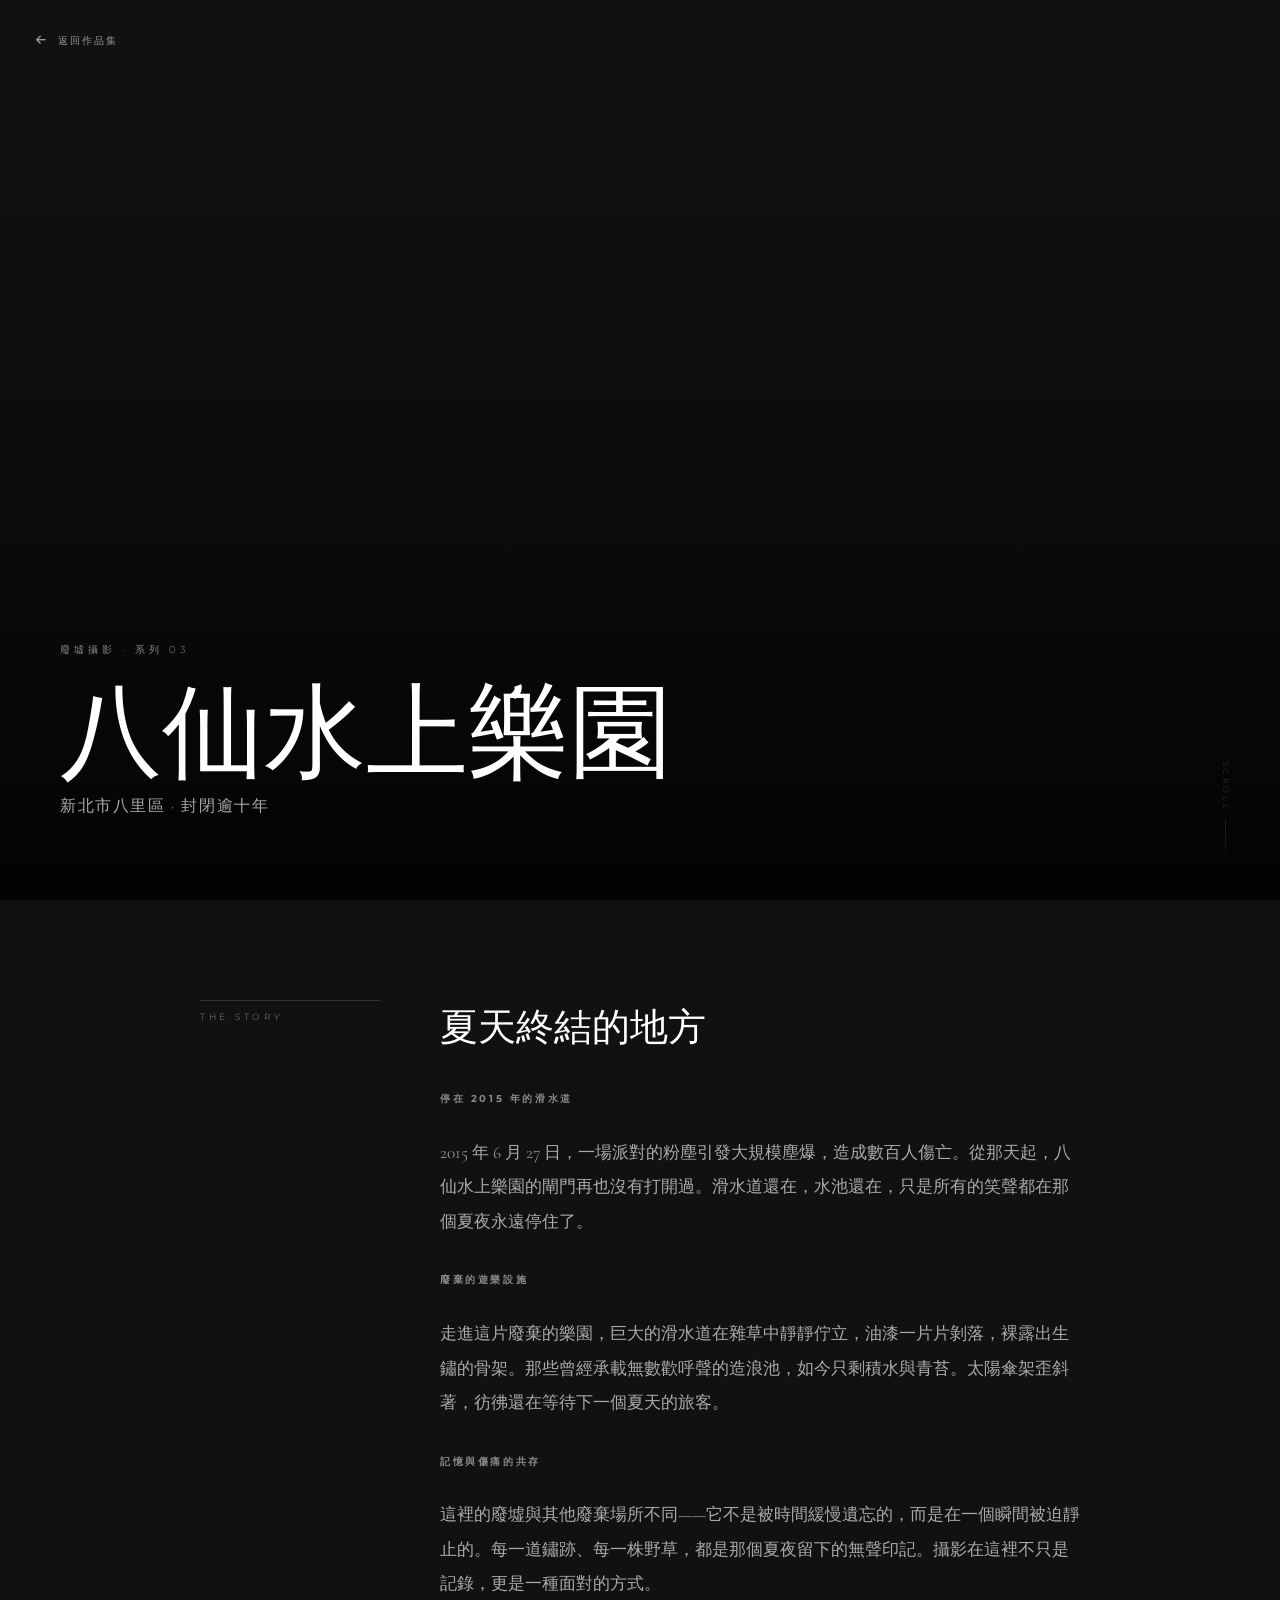
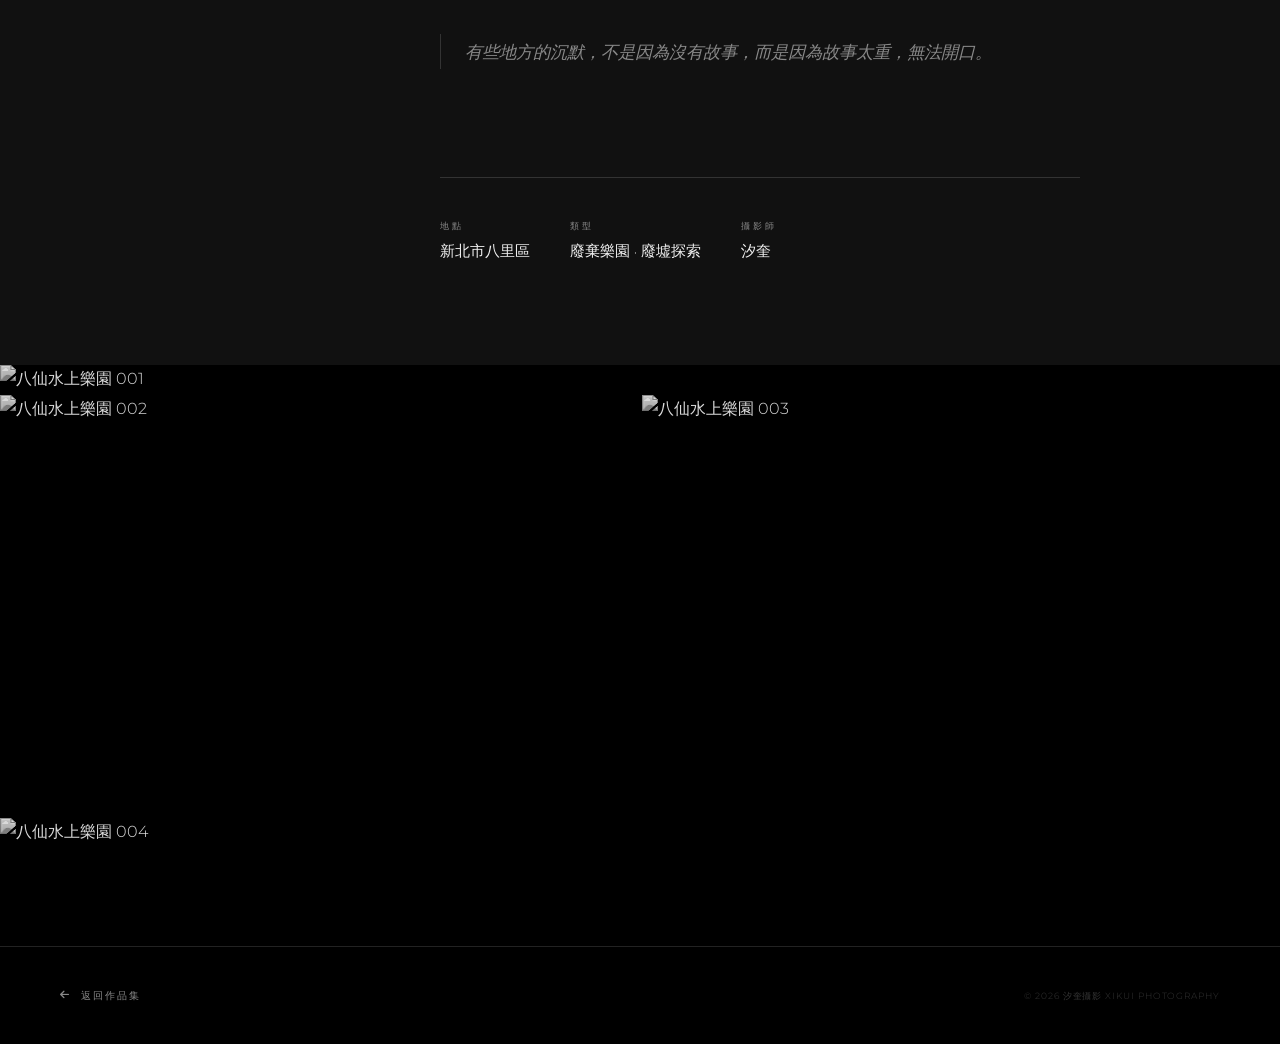
==== works/ba-xian.html @ 30cfa26e "feat: add work 03 Ba-Xian water park, set as large portfolio card" ====
<!DOCTYPE html>
<html lang="zh-TW">
<head>
  <meta charset="UTF-8" />
  <meta name="viewport" content="width=device-width, initial-scale=1.0" />
  <title>八仙水上樂園 — 汐奎攝影</title>
  <link rel="preconnect" href="https://fonts.googleapis.com" />
  <link rel="preconnect" href="https://fonts.gstatic.com" crossorigin />
  <link href="https://fonts.googleapis.com/css2?family=Playfair+Display:ital,wght@0,400;0,500;0,700;1,400&family=Montserrat:wght@200;300;400;500&family=Cormorant+Garamond:ital,wght@0,300;0,400;1,300;1,400&display=swap" rel="stylesheet" />
  <link rel="stylesheet" href="https://cdnjs.cloudflare.com/ajax/libs/font-awesome/6.5.0/css/all.min.css" />
  <link rel="stylesheet" href="work.css" />
</head>
<body>

  <!-- BACK -->
  <a href="../index.html#portfolio" class="back-btn">
    <i class="fa-solid fa-arrow-left"></i>
    <span>返回作品集</span>
  </a>

  <!-- HERO IMAGE -->
  <section class="work-hero">
    <div class="work-hero-img" style="background-image:url('../八仙樂園作品03/001.png')"></div>
    <div class="work-hero-overlay"></div>
    <div class="work-hero-content">
      <p class="work-series">廢墟攝影 · 系列 03</p>
      <h1 class="work-title">八仙水上樂園</h1>
      <p class="work-subtitle">新北市八里區 · 封閉逾十年</p>
    </div>
    <div class="work-scroll-hint">
      <span>SCROLL</span>
      <div class="work-scroll-line"></div>
    </div>
  </section>

  <!-- STORY -->
  <section class="work-story">
    <div class="work-story-inner">
      <div class="work-story-label">
        <span>THE STORY</span>
      </div>
      <div class="work-story-text">
        <h2 class="story-title">夏天終結的地方</h2>

        <h3 class="story-sub">停在 2015 年的滑水道</h3>
        <p>2015 年 6 月 27 日，一場派對的粉塵引發大規模塵爆，造成數百人傷亡。從那天起，八仙水上樂園的閘門再也沒有打開過。滑水道還在，水池還在，只是所有的笑聲都在那個夏夜永遠停住了。</p>

        <h3 class="story-sub">廢棄的遊樂設施</h3>
        <p>走進這片廢棄的樂園，巨大的滑水道在雜草中靜靜佇立，油漆一片片剝落，裸露出生鏽的骨架。那些曾經承載無數歡呼聲的造浪池，如今只剩積水與青苔。太陽傘架歪斜著，彷彿還在等待下一個夏天的旅客。</p>

        <h3 class="story-sub">記憶與傷痛的共存</h3>
        <p>這裡的廢墟與其他廢棄場所不同——它不是被時間緩慢遺忘的，而是在一個瞬間被迫靜止的。每一道鏽跡、每一株野草，都是那個夏夜留下的無聲印記。攝影在這裡不只是記錄，更是一種面對的方式。</p>

        <p class="story-closing">有些地方的沉默，不是因為沒有故事，而是因為故事太重，無法開口。</p>
      </div>
      <div class="work-meta">
        <div class="meta-item">
          <span class="meta-label">地點</span>
          <span class="meta-val">新北市八里區</span>
        </div>
        <div class="meta-item">
          <span class="meta-label">類型</span>
          <span class="meta-val">廢棄樂園 · 廢墟探索</span>
        </div>
        <div class="meta-item">
          <span class="meta-label">攝影師</span>
          <span class="meta-val">汐奎</span>
        </div>
      </div>
    </div>
  </section>

  <!-- GALLERY -->
  <section class="work-gallery">
    <div class="gallery-grid">
      <div class="gallery-item full">
        <img src="../八仙樂園作品03/001.png" alt="八仙水上樂園 001" loading="lazy" />
      </div>
      <div class="gallery-item">
        <img src="../八仙樂園作品03/002.png" alt="八仙水上樂園 002" loading="lazy" />
      </div>
      <div class="gallery-item">
        <img src="../八仙樂園作品03/003.png" alt="八仙水上樂園 003" loading="lazy" />
      </div>
      <div class="gallery-item full">
        <img src="../八仙樂園作品03/004.png" alt="八仙水上樂園 004" loading="lazy" />
      </div>
    </div>
  </section>

  <!-- LIGHTBOX -->
  <div class="lightbox" id="lightbox">
    <button class="lb-close" id="lbClose"><i class="fa-solid fa-xmark"></i></button>
    <button class="lb-prev" id="lbPrev"><i class="fa-solid fa-chevron-left"></i></button>
    <button class="lb-next" id="lbNext"><i class="fa-solid fa-chevron-right"></i></button>
    <div class="lb-img-wrap">
      <img src="" alt="" id="lbImg" />
    </div>
    <div class="lb-counter" id="lbCounter">1 / 4</div>
  </div>

  <!-- FOOTER MINI -->
  <footer class="work-footer">
    <a href="../index.html#portfolio" class="back-btn-footer">
      <i class="fa-solid fa-arrow-left"></i> 返回作品集
    </a>
    <p class="work-footer-copy">&copy; 2026 汐奎攝影 XIKUI PHOTOGRAPHY</p>
  </footer>

  <script src="work.js"></script>
</body>
</html>
---- works/work.css ----
/* 汐奎攝影 — Work Detail Page Styles */
*,*::before,*::after{margin:0;padding:0;box-sizing:border-box}
:root{
  --black:#000;--dark-1:#111;--dark-2:#1a1a1a;--dark-3:#222;
  --gray-dark:#333;--gray-mid:#555;--gray:#888;--gray-light:#aaa;
  --white-soft:#f0f0f0;--white:#fff;
  --font-serif:'Playfair Display',Georgia,serif;
  --font-sans:'Montserrat',Arial,sans-serif;
  --font-light:'Cormorant Garamond',Georgia,serif;
  --tr:0.4s cubic-bezier(0.25,0.46,0.45,0.94);
}
html{scroll-behavior:smooth}
body{background:var(--dark-1);color:var(--white);font-family:var(--font-sans);font-weight:300;line-height:1.7;overflow-x:hidden}
img{max-width:100%;display:block}
a{text-decoration:none;color:inherit}
::selection{background:var(--white);color:var(--black)}
::-webkit-scrollbar{width:4px}
::-webkit-scrollbar-track{background:var(--black)}
::-webkit-scrollbar-thumb{background:var(--gray-mid);border-radius:2px}

/* BACK BUTTON */
.back-btn{
  position:fixed;top:32px;left:36px;z-index:100;
  display:inline-flex;align-items:center;gap:10px;
  font-family:var(--font-sans);font-size:.65rem;letter-spacing:.2em;
  text-transform:uppercase;color:var(--gray-light);
  transition:color var(--tr);
  mix-blend-mode:difference;
}
.back-btn:hover{color:var(--white)}
.back-btn i{font-size:.7rem}

/* HERO */
.work-hero{
  position:relative;height:100vh;min-height:600px;
  display:flex;align-items:flex-end;
  overflow:hidden;
}
.work-hero-img{
  position:absolute;inset:0;
  background-size:cover;background-position:center;
  filter:grayscale(100%) brightness(0.55);
  transform:scale(1.04);
  transition:transform 6s ease;
}
.work-hero:hover .work-hero-img{transform:scale(1)}
.work-hero-overlay{
  position:absolute;inset:0;
  background:linear-gradient(to top,rgba(0,0,0,.85) 0%,rgba(0,0,0,.15) 60%,transparent 100%);
}
.work-hero-content{
  position:relative;z-index:2;
  padding:0 60px 80px;
  max-width:800px;
}
.work-series{
  font-family:var(--font-sans);font-size:.6rem;letter-spacing:.4em;
  color:var(--gray);text-transform:uppercase;margin-bottom:16px;
}
.work-title{
  font-family:var(--font-serif);
  font-size:clamp(3rem,8vw,7rem);
  font-weight:400;line-height:1;
  color:var(--white);margin-bottom:16px;
}
.work-subtitle{
  font-family:var(--font-light);font-size:1rem;
  color:var(--gray-light);letter-spacing:.1em;
}
.work-scroll-hint{
  position:absolute;bottom:32px;right:48px;z-index:2;
  display:flex;flex-direction:column;align-items:center;gap:8px;opacity:.4;
}
.work-scroll-hint span{
  font-family:var(--font-sans);font-size:.5rem;letter-spacing:.35em;color:var(--gray);
  text-transform:uppercase;writing-mode:vertical-lr;
}
.work-scroll-line{
  width:1px;height:48px;
  background:linear-gradient(to bottom,var(--gray-mid),transparent);
  animation:scrollPulse 1.8s ease-in-out infinite;
}
@keyframes scrollPulse{0%,100%{opacity:.3;transform:scaleY(1)}50%{opacity:1;transform:scaleY(1.15)}}

/* STORY */
.work-story{
  padding:100px 60px;
  max-width:1000px;margin:0 auto;
}
.work-story-inner{
  display:grid;grid-template-columns:180px 1fr;gap:60px;
  align-items:start;
}
.work-story-label{
  padding-top:8px;
  display:flex;flex-direction:column;gap:16px;
  border-top:1px solid var(--gray-dark);
}
.work-story-label span{
  font-family:var(--font-sans);font-size:.58rem;letter-spacing:.4em;
  color:var(--gray);text-transform:uppercase;
}
.work-story-text{display:flex;flex-direction:column;gap:24px}
.story-title{
  font-family:var(--font-serif);font-size:clamp(1.6rem,3vw,2.4rem);
  font-weight:400;color:var(--white);line-height:1.3;margin-bottom:8px;
}
.work-story-text p{
  font-family:var(--font-light);font-size:1.08rem;
  color:var(--gray-light);line-height:2;
}
.story-sub{font-family:var(--font-sans);font-size:.65rem;letter-spacing:.25em;text-transform:uppercase;color:var(--gray);margin-top:8px;margin-bottom:4px}
.story-list{list-style:none;display:flex;flex-direction:column;gap:14px;padding-left:0}
.story-list li{font-family:var(--font-light);font-size:1.05rem;color:var(--gray-light);line-height:1.8;padding-left:20px;border-left:1px solid var(--gray-dark)}
.story-list li span{display:block;font-family:var(--font-sans);font-size:.62rem;letter-spacing:.2em;text-transform:uppercase;color:var(--gray);margin-bottom:4px}
.story-closing{
  font-family:var(--font-serif) !important;
  font-style:italic;
  color:var(--gray) !important;
  border-left:1px solid var(--gray-dark);
  padding-left:24px;
  margin-top:8px;
}
.work-meta{
  margin-top:48px;padding-top:40px;
  border-top:1px solid var(--gray-dark);
  display:flex;gap:40px;flex-wrap:wrap;
  grid-column:2;
}
.meta-item{display:flex;flex-direction:column;gap:6px}
.meta-label{
  font-family:var(--font-sans);font-size:.58rem;
  letter-spacing:.3em;color:var(--gray);text-transform:uppercase;
}
.meta-val{
  font-family:var(--font-light);font-size:.95rem;color:var(--white-soft);
}

/* GALLERY */
.work-gallery{padding:0 0 100px;background:var(--black)}
.gallery-grid{
  display:grid;
  grid-template-columns:1fr 1fr;
  gap:3px;
}
.gallery-item{overflow:hidden;cursor:zoom-in;position:relative}
.gallery-item.full{grid-column:span 2}
.gallery-item img{
  width:100%;height:100%;object-fit:cover;
  filter:grayscale(100%) brightness(0.85);
  transition:filter 0.6s ease,transform 0.6s ease;
  display:block;
}
.gallery-item:hover img{
  filter:grayscale(80%) brightness(1);
  transform:scale(1.03);
}
.gallery-item.full img{max-height:75vh}
.gallery-item:not(.full) img{height:420px}

/* LIGHTBOX */
.lightbox{
  position:fixed;inset:0;z-index:9999;
  background:rgba(0,0,0,.97);
  display:flex;align-items:center;justify-content:center;
  opacity:0;pointer-events:none;
  transition:opacity 0.4s ease;
}
.lightbox.active{opacity:1;pointer-events:all}
.lb-img-wrap{
  max-width:90vw;max-height:88vh;
  display:flex;align-items:center;justify-content:center;
}
.lb-img-wrap img{
  max-width:90vw;max-height:85vh;
  object-fit:contain;
  filter:grayscale(100%);
  transition:opacity 0.3s ease;
}
.lb-close,.lb-prev,.lb-next{
  position:fixed;background:none;border:none;
  color:var(--gray);cursor:pointer;
  transition:color var(--tr);font-size:1rem;
  padding:12px;
}
.lb-close:hover,.lb-prev:hover,.lb-next:hover{color:var(--white)}
.lb-close{top:28px;right:36px;font-size:1.2rem}
.lb-prev{left:28px;top:50%;transform:translateY(-50%)}
.lb-next{right:28px;top:50%;transform:translateY(-50%)}
.lb-counter{
  position:fixed;bottom:28px;left:50%;transform:translateX(-50%);
  font-family:var(--font-sans);font-size:.6rem;letter-spacing:.3em;color:var(--gray);
}

/* FOOTER */
.work-footer{
  padding:40px 60px;background:var(--black);
  border-top:1px solid var(--dark-3);
  display:flex;align-items:center;justify-content:space-between;
}
.back-btn-footer{
  display:inline-flex;align-items:center;gap:10px;
  font-family:var(--font-sans);font-size:.65rem;letter-spacing:.2em;
  text-transform:uppercase;color:var(--gray);
  transition:color var(--tr);
}
.back-btn-footer:hover{color:var(--white)}
.work-footer-copy{
  font-family:var(--font-sans);font-size:.58rem;
  letter-spacing:.1em;color:var(--gray-dark);
}

/* RESPONSIVE */
@media(max-width:768px){
  .work-hero-content{padding:0 28px 60px}
  .work-story{padding:70px 28px}
  .work-story-inner{grid-template-columns:1fr;gap:40px}
  .work-meta{grid-column:1}
  .gallery-item:not(.full) img{height:260px}
  .work-footer{flex-direction:column;gap:16px;text-align:center;padding:32px 24px}
  .back-btn{top:20px;left:20px}
  .lb-prev{left:12px}
  .lb-next{right:12px}
}
@media(max-width:480px){
  .gallery-grid{grid-template-columns:1fr}
  .gallery-item.full{grid-column:span 1}
  .gallery-item:not(.full) img{height:220px}
  .work-title{font-size:3rem}
}
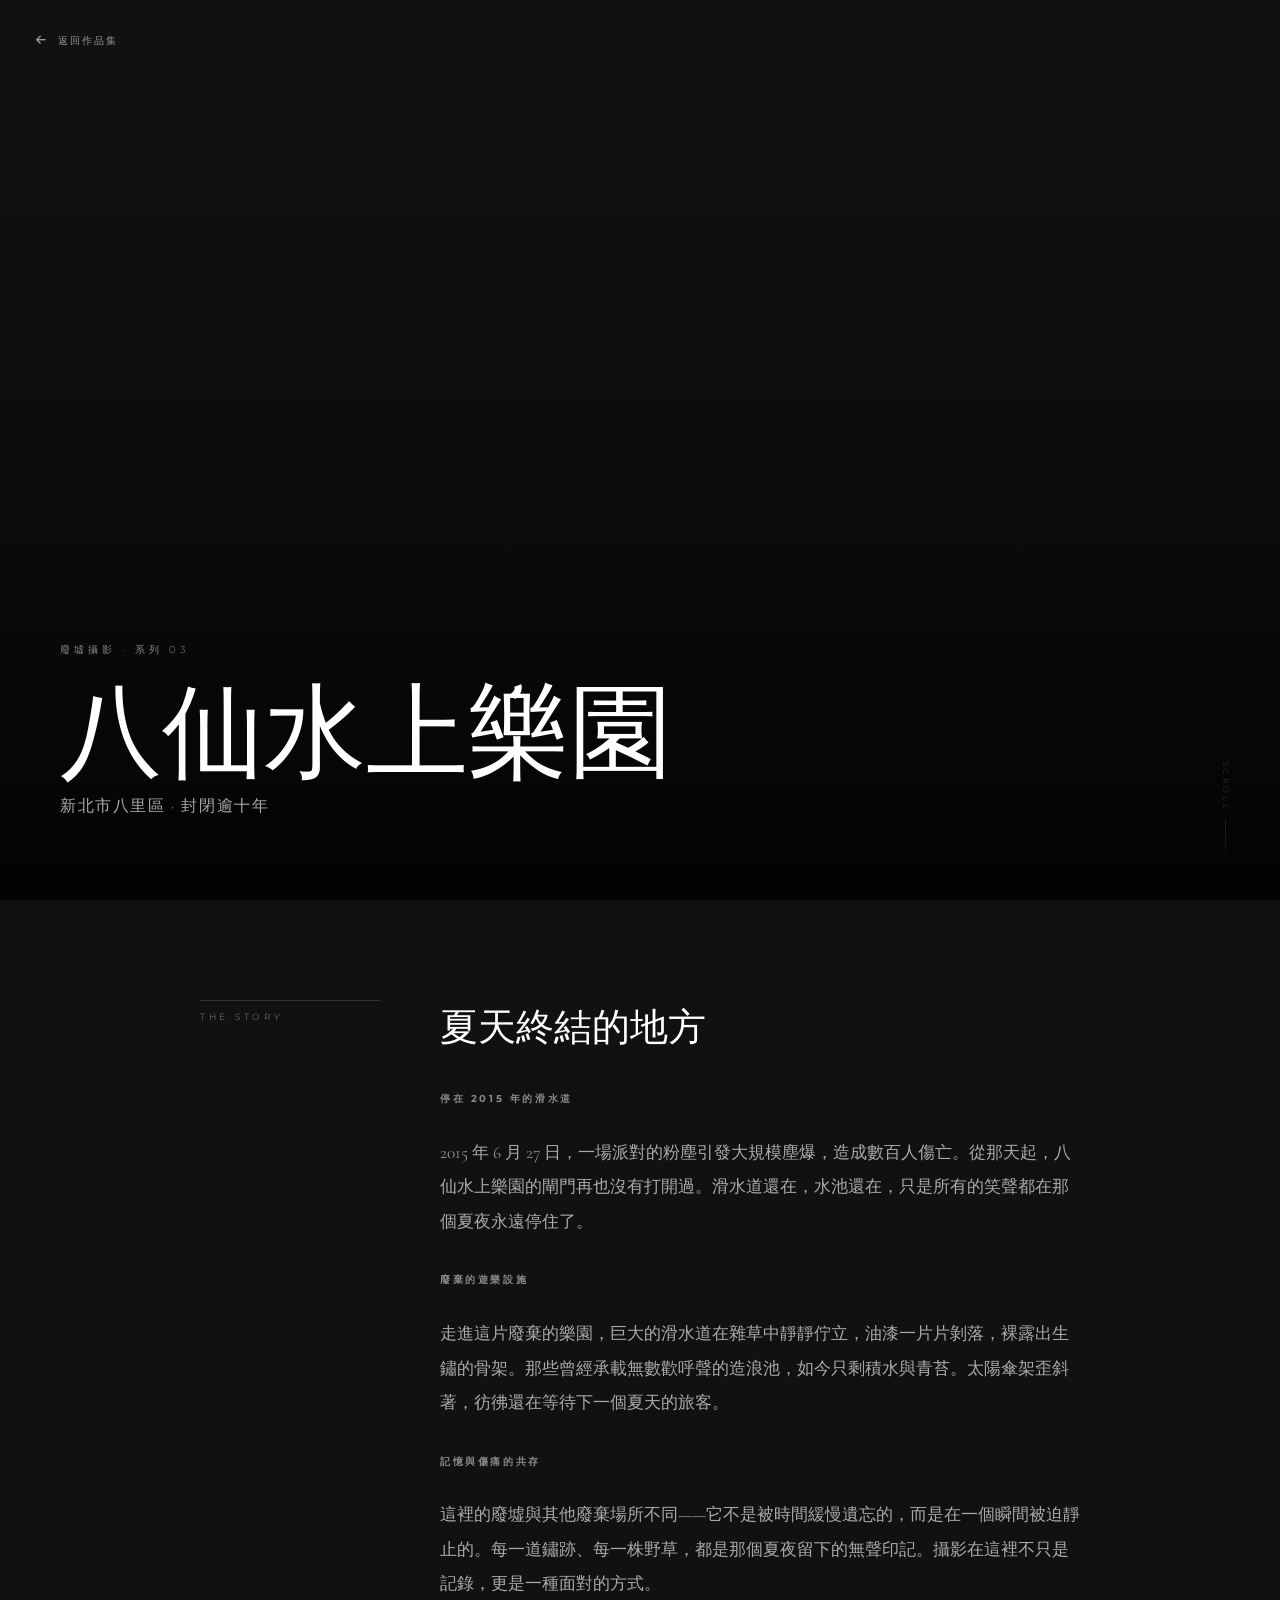
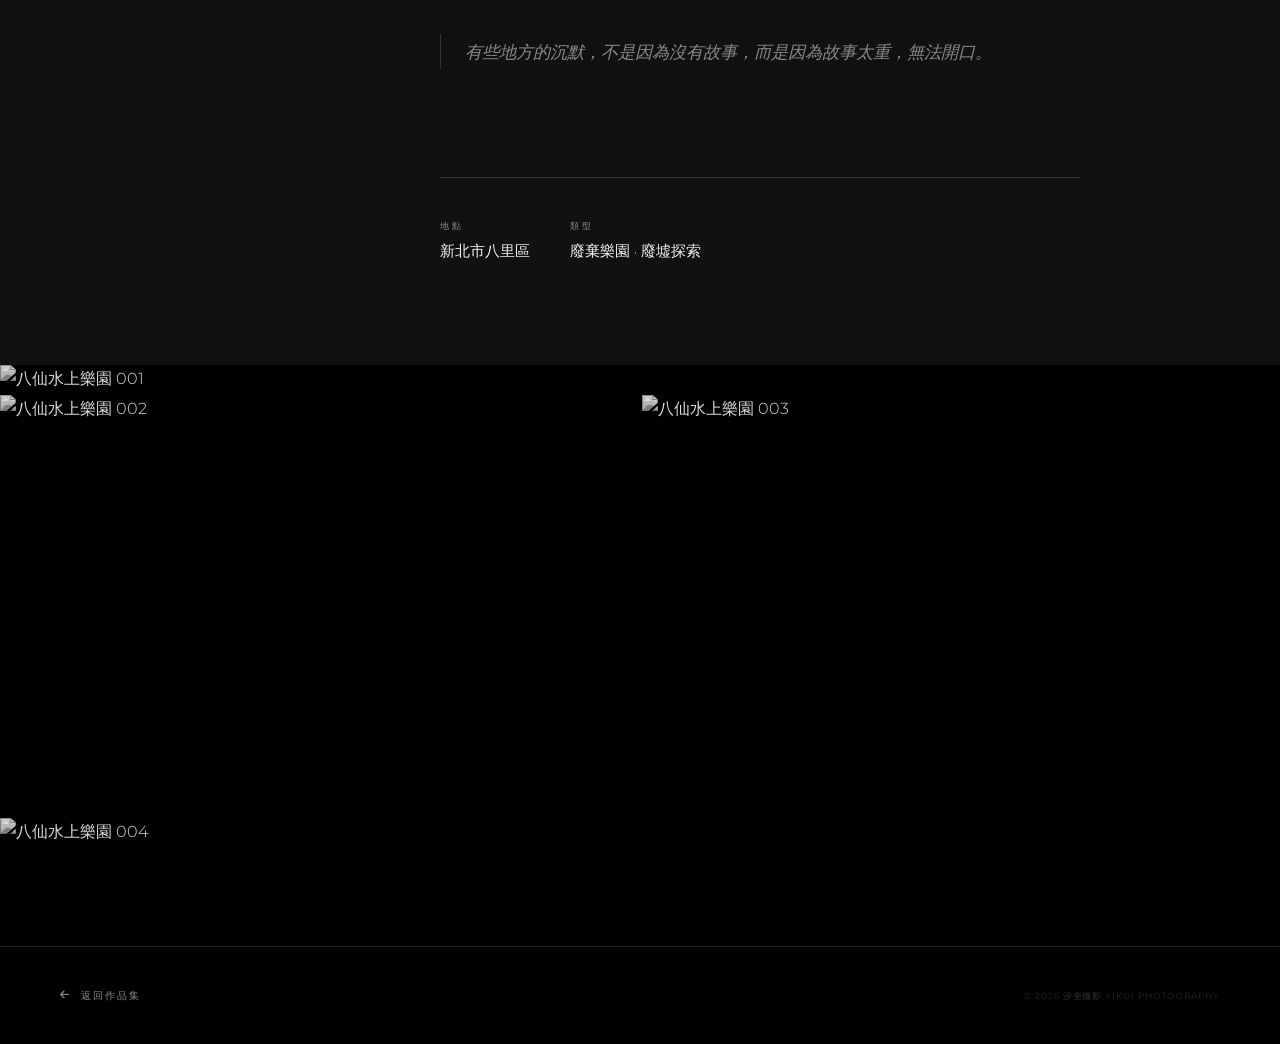
==== commit 67c09a2f: "fix: remove photographer field from all work pages" ====
--- a/works/ba-xian.html
+++ b/works/ba-xian.html
@@ -62,10 +62,6 @@
           <span class="meta-label">類型</span>
           <span class="meta-val">廢棄樂園 · 廢墟探索</span>
         </div>
-        <div class="meta-item">
-          <span class="meta-label">攝影師</span>
-          <span class="meta-val">汐奎</span>
-        </div>
       </div>
     </div>
   </section>
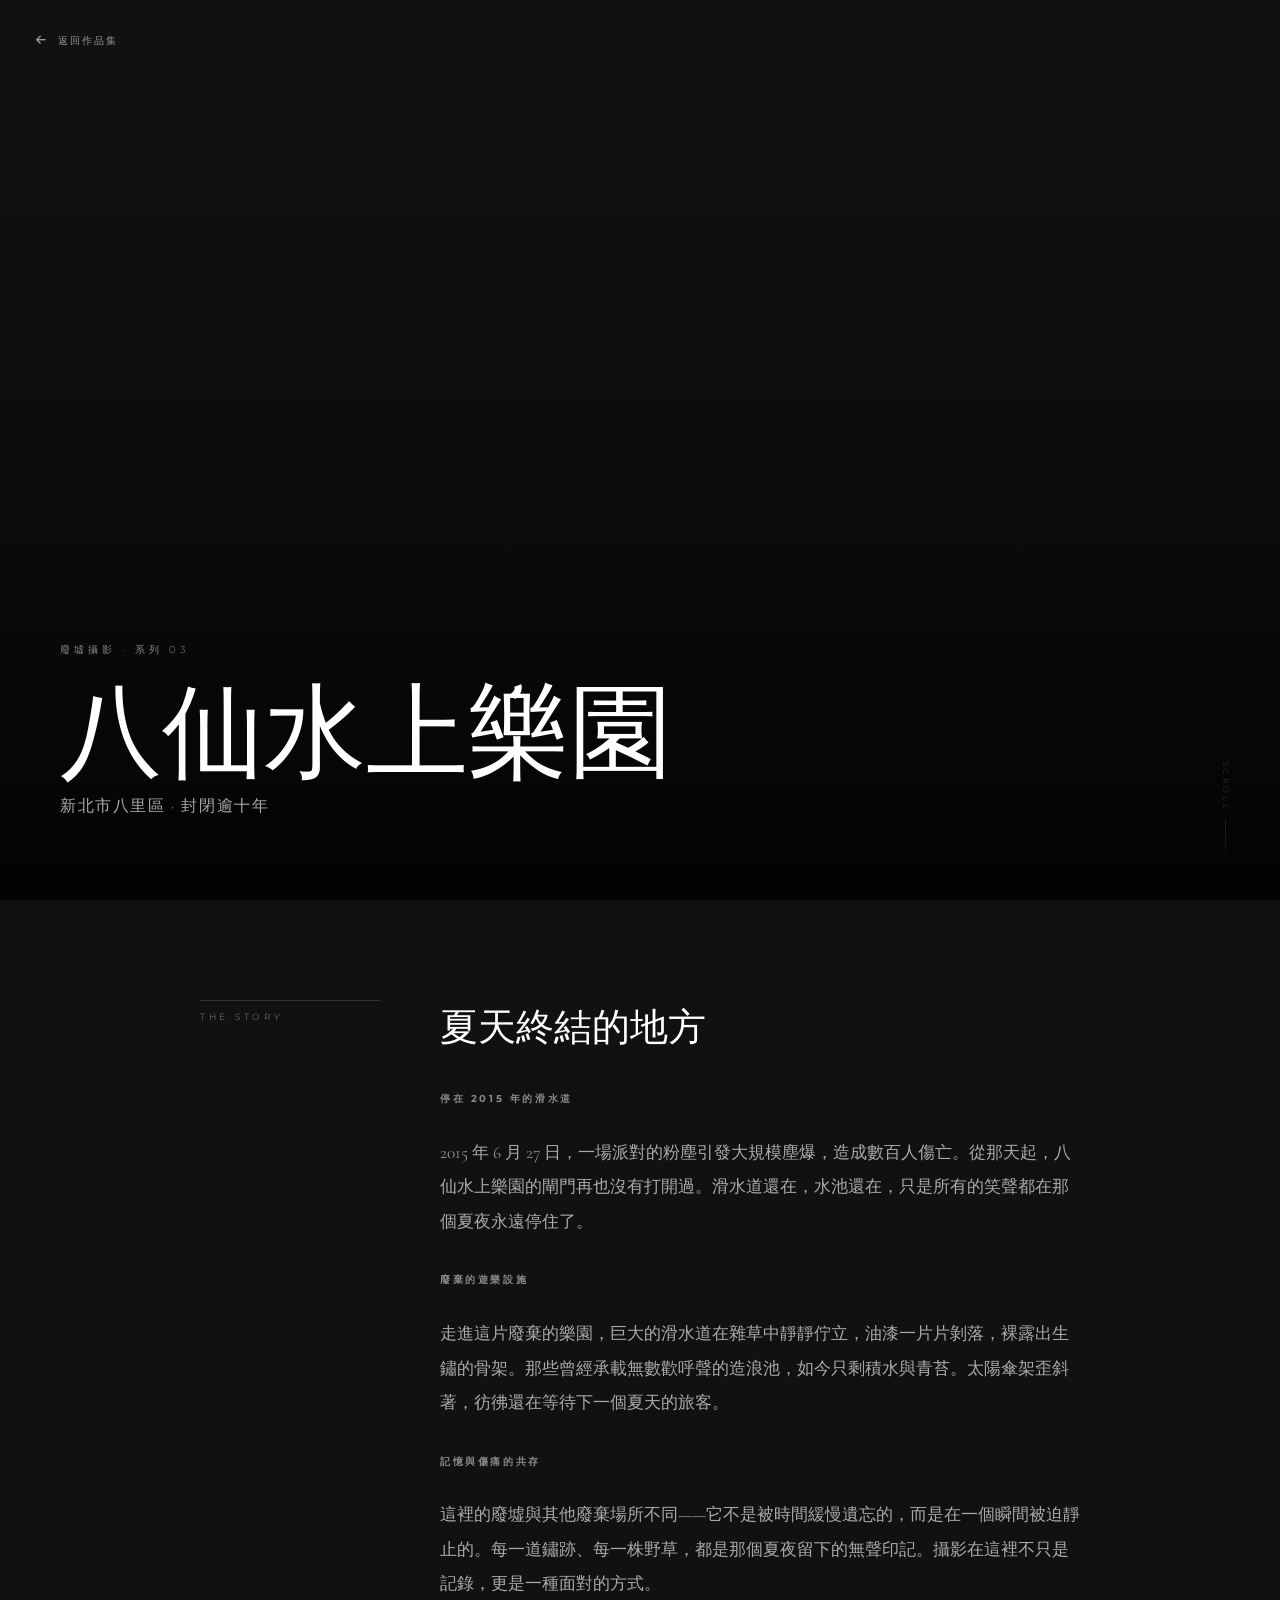
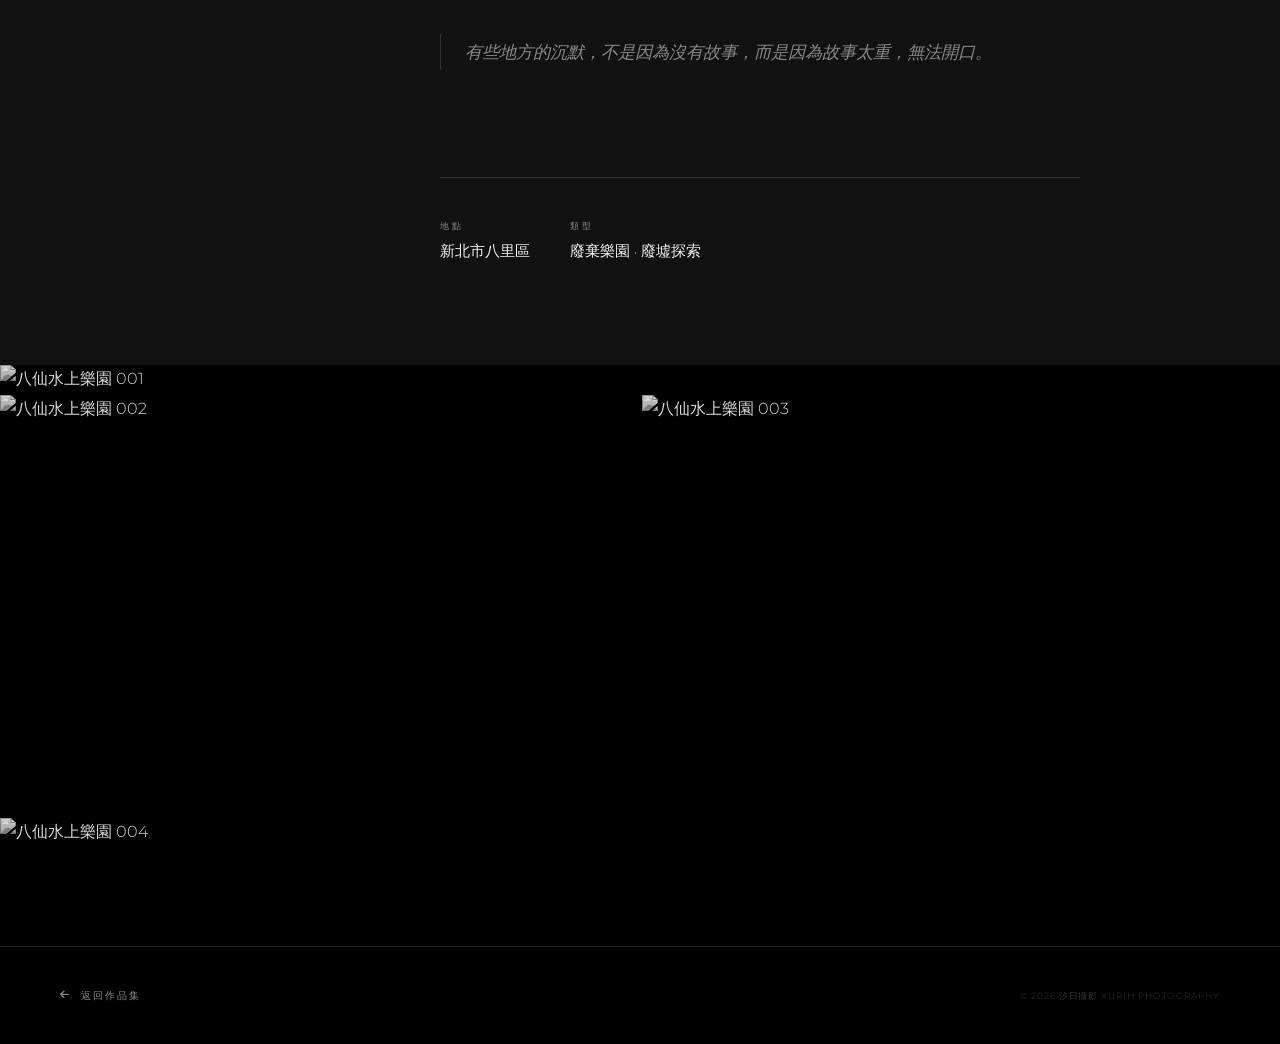
==== commit b31c9c47: "rebrand: update brand identity to 汐日攝影/XURIH Replace all site branding text from 汐奎攝影/XIKUI to 汐日攝影/" ====
--- a/works/ba-xian.html
+++ b/works/ba-xian.html
@@ -3,7 +3,17 @@
 <head>
   <meta charset="UTF-8" />
   <meta name="viewport" content="width=device-width, initial-scale=1.0" />
-  <title>八仙水上樂園 — 汐奎攝影</title>
+  <title>八仙水上樂園 — 汐日攝影</title>
+  <meta property="og:type" content="article" />
+  <meta property="og:title" content="八仙水上樂園 — 汐日攝影" />
+  <meta property="og:description" content="有些地方的沉默，不是因為沒有故事，而是因為故事太重，無法開口。八仙水上樂園廢墟攝影紀錄。" />
+  <meta property="og:image" content="https://pacificbeachresortw.github.io/----%E5%85%AB%E4%BB%99%E6%A8%82%E5%9C%92%E4%BD%9C%E5%93%8103/001.png" />
+  <meta property="og:url" content="https://pacificbeachresortw.github.io/----/works/ba-xian.html" />
+  <meta property="og:site_name" content="汐日攝影 XURIH PHOTOGRAPHY" />
+  <meta name="twitter:card" content="summary_large_image" />
+  <meta name="twitter:title" content="八仙水上樂園 — 汐日攝影" />
+  <meta name="twitter:description" content="有些地方的沉默，不是因為沒有故事，而是因為故事太重，無法開口。八仙水上樂園廢墟攝影紀錄。" />
+  <meta name="twitter:image" content="https://pacificbeachresortw.github.io/----%E5%85%AB%E4%BB%99%E6%A8%82%E5%9C%92%E4%BD%9C%E5%93%8103/001.png" />
   <link rel="preconnect" href="https://fonts.googleapis.com" />
   <link rel="preconnect" href="https://fonts.gstatic.com" crossorigin />
   <link href="https://fonts.googleapis.com/css2?family=Playfair+Display:ital,wght@0,400;0,500;0,700;1,400&family=Montserrat:wght@200;300;400;500&family=Cormorant+Garamond:ital,wght@0,300;0,400;1,300;1,400&display=swap" rel="stylesheet" />
@@ -11,14 +21,9 @@
   <link rel="stylesheet" href="work.css" />
 </head>
 <body>
-
-  <!-- BACK -->
   <a href="../index.html#portfolio" class="back-btn">
-    <i class="fa-solid fa-arrow-left"></i>
-    <span>返回作品集</span>
+    <i class="fa-solid fa-arrow-left"></i><span>返回作品集</span>
   </a>
-
-  <!-- HERO IMAGE -->
   <section class="work-hero">
     <div class="work-hero-img" style="background-image:url('../八仙樂園作品03/001.png')"></div>
     <div class="work-hero-overlay"></div>
@@ -27,82 +32,46 @@
       <h1 class="work-title">八仙水上樂園</h1>
       <p class="work-subtitle">新北市八里區 · 封閉逾十年</p>
     </div>
-    <div class="work-scroll-hint">
-      <span>SCROLL</span>
-      <div class="work-scroll-line"></div>
-    </div>
+    <div class="work-scroll-hint"><span>SCROLL</span><div class="work-scroll-line"></div></div>
   </section>
-
-  <!-- STORY -->
   <section class="work-story">
     <div class="work-story-inner">
-      <div class="work-story-label">
-        <span>THE STORY</span>
-      </div>
+      <div class="work-story-label"><span>THE STORY</span></div>
       <div class="work-story-text">
         <h2 class="story-title">夏天終結的地方</h2>
-
         <h3 class="story-sub">停在 2015 年的滑水道</h3>
         <p>2015 年 6 月 27 日，一場派對的粉塵引發大規模塵爆，造成數百人傷亡。從那天起，八仙水上樂園的閘門再也沒有打開過。滑水道還在，水池還在，只是所有的笑聲都在那個夏夜永遠停住了。</p>
-
         <h3 class="story-sub">廢棄的遊樂設施</h3>
         <p>走進這片廢棄的樂園，巨大的滑水道在雜草中靜靜佇立，油漆一片片剝落，裸露出生鏽的骨架。那些曾經承載無數歡呼聲的造浪池，如今只剩積水與青苔。太陽傘架歪斜著，彷彿還在等待下一個夏天的旅客。</p>
-
         <h3 class="story-sub">記憶與傷痛的共存</h3>
         <p>這裡的廢墟與其他廢棄場所不同——它不是被時間緩慢遺忘的，而是在一個瞬間被迫靜止的。每一道鏽跡、每一株野草，都是那個夏夜留下的無聲印記。攝影在這裡不只是記錄，更是一種面對的方式。</p>
-
         <p class="story-closing">有些地方的沉默，不是因為沒有故事，而是因為故事太重，無法開口。</p>
       </div>
       <div class="work-meta">
-        <div class="meta-item">
-          <span class="meta-label">地點</span>
-          <span class="meta-val">新北市八里區</span>
-        </div>
-        <div class="meta-item">
-          <span class="meta-label">類型</span>
-          <span class="meta-val">廢棄樂園 · 廢墟探索</span>
-        </div>
+        <div class="meta-item"><span class="meta-label">地點</span><span class="meta-val">新北市八里區</span></div>
+        <div class="meta-item"><span class="meta-label">類型</span><span class="meta-val">廢棄樂園 · 廢墟探索</span></div>
       </div>
     </div>
   </section>
-
-  <!-- GALLERY -->
   <section class="work-gallery">
     <div class="gallery-grid">
-      <div class="gallery-item full">
-        <img src="../八仙樂園作品03/001.png" alt="八仙水上樂園 001" loading="lazy" />
-      </div>
-      <div class="gallery-item">
-        <img src="../八仙樂園作品03/002.png" alt="八仙水上樂園 002" loading="lazy" />
-      </div>
-      <div class="gallery-item">
-        <img src="../八仙樂園作品03/003.png" alt="八仙水上樂園 003" loading="lazy" />
-      </div>
-      <div class="gallery-item full">
-        <img src="../八仙樂園作品03/004.png" alt="八仙水上樂園 004" loading="lazy" />
-      </div>
+      <div class="gallery-item full"><img src="../八仙樂園作品03/001.png" alt="八仙水上樂園 001" loading="lazy" /></div>
+      <div class="gallery-item"><img src="../八仙樂園作品03/002.png" alt="八仙水上樂園 002" loading="lazy" /></div>
+      <div class="gallery-item"><img src="../八仙樂園作品03/003.png" alt="八仙水上樂園 003" loading="lazy" /></div>
+      <div class="gallery-item full"><img src="../八仙樂園作品03/004.png" alt="八仙水上樂園 004" loading="lazy" /></div>
     </div>
   </section>
-
-  <!-- LIGHTBOX -->
   <div class="lightbox" id="lightbox">
     <button class="lb-close" id="lbClose"><i class="fa-solid fa-xmark"></i></button>
     <button class="lb-prev" id="lbPrev"><i class="fa-solid fa-chevron-left"></i></button>
     <button class="lb-next" id="lbNext"><i class="fa-solid fa-chevron-right"></i></button>
-    <div class="lb-img-wrap">
-      <img src="" alt="" id="lbImg" />
-    </div>
+    <div class="lb-img-wrap"><img src="" alt="" id="lbImg" /></div>
     <div class="lb-counter" id="lbCounter">1 / 4</div>
   </div>
-
-  <!-- FOOTER MINI -->
   <footer class="work-footer">
-    <a href="../index.html#portfolio" class="back-btn-footer">
-      <i class="fa-solid fa-arrow-left"></i> 返回作品集
-    </a>
-    <p class="work-footer-copy">&copy; 2026 汐奎攝影 XIKUI PHOTOGRAPHY</p>
+    <a href="../index.html#portfolio" class="back-btn-footer"><i class="fa-solid fa-arrow-left"></i> 返回作品集</a>
+    <p class="work-footer-copy">&copy; 2026 汐日攝影 XURIH PHOTOGRAPHY</p>
   </footer>
-
   <script src="work.js"></script>
 </body>
 </html>
--- a/works/work.css
+++ b/works/work.css
@@ -1,4 +1,4 @@
-/* 汐奎攝影 — Work Detail Page Styles */
+/* 汐日攝影 — Work Detail Page Styles */
 *,*::before,*::after{margin:0;padding:0;box-sizing:border-box}
 :root{
   --black:#000;--dark-1:#111;--dark-2:#1a1a1a;--dark-3:#222;
